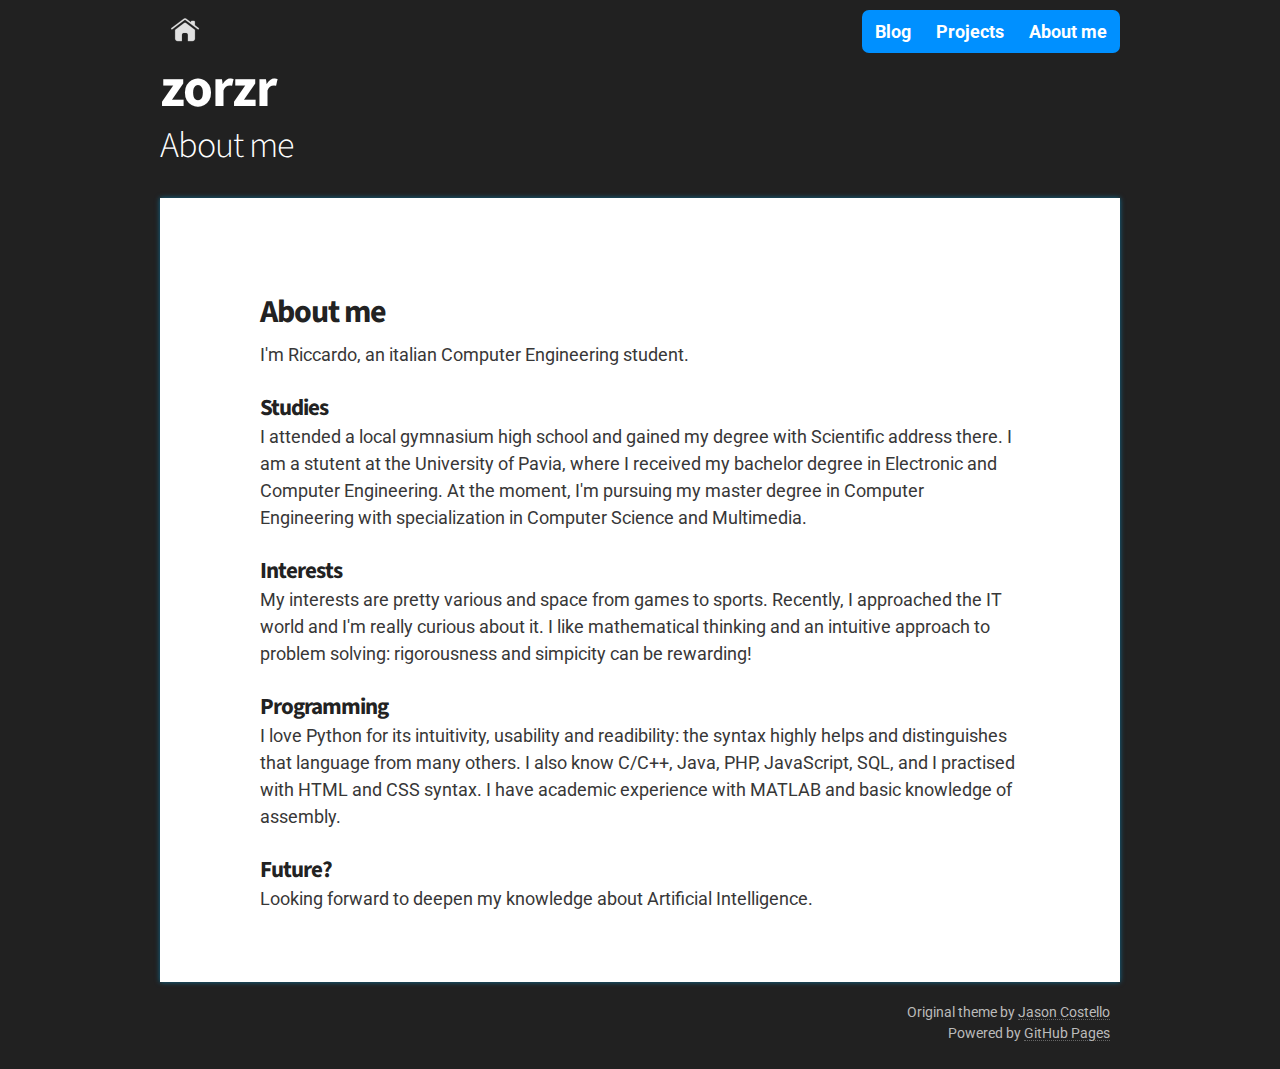
==== about.html @ 3dc2e64e "About me" ====
<!DOCTYPE html>
<html>
    <head>
        <title>zorzr</title>
        <meta charset='utf-8' />
        <meta http-equiv="X-UA-Compatible" content="chrome=1" />
        <meta name="viewport" content="width=device-width, initial-scale=1, maximum-scale=1">
        <meta name="description" content="zorzr's website hosted by GitHub Pages"/>
        <link rel="icon" href="https://github.githubassets.com/favicon.ico">

        <link href="stylesheets/stylesheet.css" rel="stylesheet" type="text/css" media="screen">
        <link href='https://fonts.googleapis.com/css?family=Roboto:400,400italic,700italic,700' rel='stylesheet' type='text/css'>
        <link href='https://fonts.googleapis.com/css?family=Source+Sans+Pro:300,300italic,700,700italic' rel='stylesheet' type='text/css'>
    </head>
    <body>

        <!-- HEADER -->
        <div id="header_wrap" class="outer">
            <header class="inner">
                <div id="home_wrap"><a id="home" href="index.html"></a></div>

                <div id="banner">
                    <a class="tab leftmost" href="blog.html">Blog</a>
                    <a class="tab" href="projects.html">Projects</a>
                    <a class="tab rightmost" href="about.html">About me</a>
                </div>

                <h1 id="page_title">zorzr</h1>
                <h2 id="page_tagline">About me</h2>
            </header>
        </div>

        <!-- MAIN CONTENT -->
        <div id="main_content_wrap" class="outer">
            <section id="main_content" class="inner">

                <h2>About me</h2>
                <p>I'm Riccardo, an italian Computer Engineering student.</p>

                <h3>Studies</h3>
                <p>I attended a local gymnasium high school and gained my degree with Scientific address there.
                I am a stutent at the University of Pavia, where I received my bachelor degree in Electronic and Computer Engineering.
                At the moment, I'm pursuing my master degree in Computer Engineering with specialization in Computer Science and Multimedia.</p>

                <h3>Interests</h3>
                <p>My interests are pretty various and space from games to sports. Recently, I approached the IT world and I'm really curious about
                it. I like mathematical thinking and an intuitive approach to problem solving: rigorousness and simpicity can be rewarding!</p>

                <h3>Programming</h3>
                <p>I love Python for its intuitivity, usability and readibility: the syntax highly helps and distinguishes that language from many others.
                I also know C/C++, Java, PHP, JavaScript, SQL, and I practised with HTML and CSS syntax. I have academic experience with MATLAB and basic knowledge of assembly.</p>

                <h3>Future?</h3>
                Looking forward to deepen my knowledge about Artificial Intelligence.

            </section>
        </div>
    
        
        <!-- FOOTER  -->
        <div id="footer_wrap" class="outer">
            <footer class="inner">
                <p class="footer">
                    Original theme by <a href="https://github.com/jasoncostello/slate">Jason Costello</a><br>
                    Powered by <a href="http://pages.github.com">GitHub Pages</a>
                </p>
            </footer>
          </div>
    </body>
</html>
---- stylesheets/stylesheet.css ----
/*******************************************************************************
Slate Theme for GitHub Pages by @jsncostello
Customized by @zorzr

********************************************************************************
The MIT License (MIT)
Copyright (c) 2015 Jason Costello

Permission is hereby granted, free of charge, to any person obtaining a copy
of this software and associated documentation files (the "Software"), to deal
in the Software without restriction, including without limitation the rights
to use, copy, modify, merge, publish, distribute, sublicense, and/or sell
copies of the Software, and to permit persons to whom the Software is
furnished to do so, subject to the following conditions:

The above copyright notice and this permission notice shall be included in all
copies or substantial portions of the Software.

THE SOFTWARE IS PROVIDED "AS IS", WITHOUT WARRANTY OF ANY KIND, EXPRESS OR
IMPLIED, INCLUDING BUT NOT LIMITED TO THE WARRANTIES OF MERCHANTABILITY,
FITNESS FOR A PARTICULAR PURPOSE AND NONINFRINGEMENT. IN NO EVENT SHALL THE
AUTHORS OR COPYRIGHT HOLDERS BE LIABLE FOR ANY CLAIM, DAMAGES OR OTHER
LIABILITY, WHETHER IN AN ACTION OF CONTRACT, TORT OR OTHERWISE, ARISING FROM,
OUT OF OR IN CONNECTION WITH THE SOFTWARE OR THE USE OR OTHER DEALINGS IN THE
SOFTWARE.
*******************************************************************************/

@import url(normalize.css);

/*******************************************************************************
Theme Styles
*******************************************************************************/

*, *:before, *:after {
  -moz-box-sizing: border-box;
  -webkit-box-sizing: border-box;
  box-sizing: border-box;
}

body {
  color:#373737;
  background: #212121;
  font-size: 18px;
  font-family: 'Roboto', Helvetica, Arial, sans-serif;
  line-height: 1.5;
  -webkit-font-smoothing: antialiased;
}

h1, h2, h3, h4, h5, h6 {
  margin-top: 25px;
  font-weight: 700;
  color:#222222;
  font-family: 'Source Sans Pro', Helvetica, Arial, sans-serif;
  letter-spacing: -1px;
}


h1 {
  margin-bottom: 15px;
  font-size: 35px;
  line-height: 1.1;
  font-weight: 700;
}

h2 {
  margin-bottom: 10px;
  font-size: 32px;
  line-height: 1.2;
}

h3 {
  margin-bottom: 0;
  padding-bottom: 0;
  font-size: 23px;
  line-height: 1.3;
}

h4 {
  margin-bottom: 0;
  padding-bottom: 0;
  font-size: 20px;
}

h5 {
  margin-bottom: 0;
  padding-bottom: 0;
  font-size: 18px;
}

h6 {
  margin-bottom: 0;
  padding-bottom: 0;
  font-size: 16px;
}

p {
  font-size: 18px;
  margin: 0px 0 5px 0;
  line-height: 1.5;
}

footer p {
  color: #f2f2f2;
}

a {
  line-height: 1.0;
  display: inline-block;
  text-decoration: none;
  border-bottom: 1px dotted #666;
  color: inherit;
  text-shadow: none;
}

a:hover, a:focus {
  color: #0090ff;
  border-bottom: 1px solid #0090ff;
}

em {
  font-style: italic;
}

strong {
  font-weight: bold;
}

img {
  position: relative;
  margin: 0 auto;
  max-width: 739px;
  padding: 5px;
  margin: 10px 0 10px 0;

  box-shadow: 0 0 5px #ebebeb;
  -webkit-box-shadow: 0 0 5px #ebebeb;
  -moz-box-shadow: 0 0 5px #ebebeb;
  -o-box-shadow: 0 0 5px #ebebeb;
  -ms-box-shadow: 0 0 5px #ebebeb;
}

p img {
  display: inline;
  margin: 0;
  padding: 0;
  vertical-align: middle;
  text-align: center;
  border: none;
}

pre, code {
  width: 100%;
  color: #fff;
  background-color: #222;
  box-shadow: 0 0 10px rgba(0,0,0,.1);

  font-family: Monaco, "Bitstream Vera Sans Mono", "Lucida Console", Terminal, monospace;
  font-size: 14px;
}

pre {
  padding: 10px 20px;
  overflow: auto;
}

code {
  padding: 5px 8px;
  margin: 0 3px;
}

pre code {
  display: block;
  box-shadow: none;
}

blockquote {
  color: #666;
  margin: 4px 0 20px 2px;
  padding-left: 20px;
  border-left: 3px solid #bbb;
  font-style: italic;
}

ul, ol, dl {
  margin: 0 0 15px 0;
  padding-left: 20px;
}

dl dt {
  font-weight: bold;
}

dl dd {
  margin-left: 0;
  padding-left: 0;
  font-style: italic;
}

dl p {
  padding-left: 20px;
  font-style: italic;
}

hr {
  margin-bottom: 10px;
  border: 1px solid #222;
}

table {
  border: 1px solid #373737;
  text-align: left;
 }

th {
  padding: 10px;
  background: #222;
  color: #fff;
 }

td {
  padding: 10px;
  border: 1px solid #222;
 }

form {
  background: #f2f2f2;
  padding: 20px;
}

/*******************************************************************************
Full-Width Styles
*******************************************************************************/

.footer {
  color: #bbb;
  font-size: 14px;
  text-align: right;
}

.outer {
  width: 100%;
  padding: 0 10px;
}

.inner {
  position: relative;
  max-width: 960px;
  padding: 20px 10px;
  margin: 0 auto;
}

header {
  color: #f2f2f2;
}

#header_wrap {
  background: #212121;
}

#header_wrap .inner {
  padding: 60px 10px 0px 0px;
}

#page_title {
  margin: 0;
  color: #fff;
  font-size: 54px;
  font-weight: 700;
}

#page_tagline {
  margin-top: 5px;
  margin-bottom: 30px;
  color: #fff;
  font-size: 36px;
  font-weight: 300;
  background: none;
}

#main_content_wrap {
  margin-top: 30px;
}

#main_content {
  padding-top: 40px;
}

#main_content.inner {
  background-color: #fff;
  padding: 70px 100px;
  box-shadow: 0 0 5px #ebebeb;
  
  -webkit-box-shadow: 0 0 5px rgba(0, 183, 255, 0.5);
  -moz-box-shadow: 0 0 5px rgba(0, 183, 255, 0.5);
  -o-box-shadow: 0 0 5px rgba(0, 183, 255, 0.5);
  -ms-box-shadow: 0 0 5px rgba(0, 183, 255, 0.5);
}

#footer_wrap {
  background: #212121;
}

/*******************************************************************************
My additions
*******************************************************************************/
.card {
  text-align: center;
}

.card .row {
  display: inline;
  padding-bottom: 5px;
}

.card .row h2 {
  margin: 0 0 7px 0;
}

.card .row p {
  line-height: 1.3;
}

.card .row a {
  border-bottom: none;
  outline: none;
}

.icon {
  margin: 5px;
  padding: 0;
  width: 25px;
  height: 25px;
}

.github {
  background: url('../resources/sprite.png') 0 0;
}
.github:hover, .github:focus {
  background: url('../resources/sprite.png') 0 -25px;
}
.twitter {
  background: url('../resources/sprite.png') -25px 0;
}
.twitter:hover, .twitter:focus {
  background: url('../resources/sprite.png') -25px -25px;
}
.gitlab {
  background: url('../resources/sprite.png') -50px 0;
}
.gitlab:hover {
  background: url('../resources/sprite.png') -50px -25px;
}

#avatar {
  margin: 0;
  padding: 0;
  width: 128px;
  height: 128px;
}

#home_wrap {
  top: 15px;
  left: 10px;
  z-index: 20;
  position: absolute;
}

#home {
  border: none;
  width: 30px;
  height: 30px;
  background: url('../resources/home.png') no-repeat 0 0;
}
#home:hover, #home:focus {
  outline: none;
  background: url('../resources/home.png') no-repeat -30px 0;
}

/* Bruce */
#banner {
  top: 10px;
  right: 5px;
  z-index: 10;
  position: absolute;
  display: inline;
  text-align: right;
  font-weight: 700;
}

/* Guardians of the Galaxy */
.tab {
  color: white;
  padding: 8px 13px 8px 13px;
  background: #0090ff;
  font-weight: 700;
  border: none;
  line-height: 1.5;
  margin-right: -5px;
}

.tab.leftmost {
  border-radius: 7px 0 0 7px;
}
.tab.rightmost {
  border-radius: 0 7px 7px 0;
}

.tab:hover, .tab:focus {
  color: white;
  border-bottom: none;
  background-color: #1883ed;
  outline: none;
}


/*******************************************************************************
Small Device Styles
*******************************************************************************/

@media screen and (max-width: 992px) {
  img {
    max-width: 100%;
  }
}

@media screen and (max-width: 480px) {
  #banner {
    top: 0;
    width: 100%;
    position: relative;
    display: block;
    text-align: center;
    margin-bottom: -20px;
  }

  #home_wrap {
    text-align: center;
    width: 100%;
    left: 0;
  }

  .outer {
    padding: 0;
  }

  .inner {
    min-width: 320px;
    max-width: 480px;
  }

  #header_wrap .inner {
    padding: 60px 10px;
  }
  
  #main_content_wrap {
    margin-top: 0;
  }
  #main_content.inner {
    padding: 40px 20px;
  }

  #page_title {
    margin-top: 35px;
  }

  #page_tagline {
    margin-bottom: -20px;
  }

  h1 {
    font-size: 28px;
  }

  h2 {
    font-size: 24px;
  }

  h3 {
    font-size: 21px;
  }

  h4 {
    font-size: 18px;
  }

  h5 {
    font-size: 14px;
  }

  h6 {
    font-size: 12px;
  }

  code, pre {
    max-width: 480px;
    font-size: 11px;
  }
}
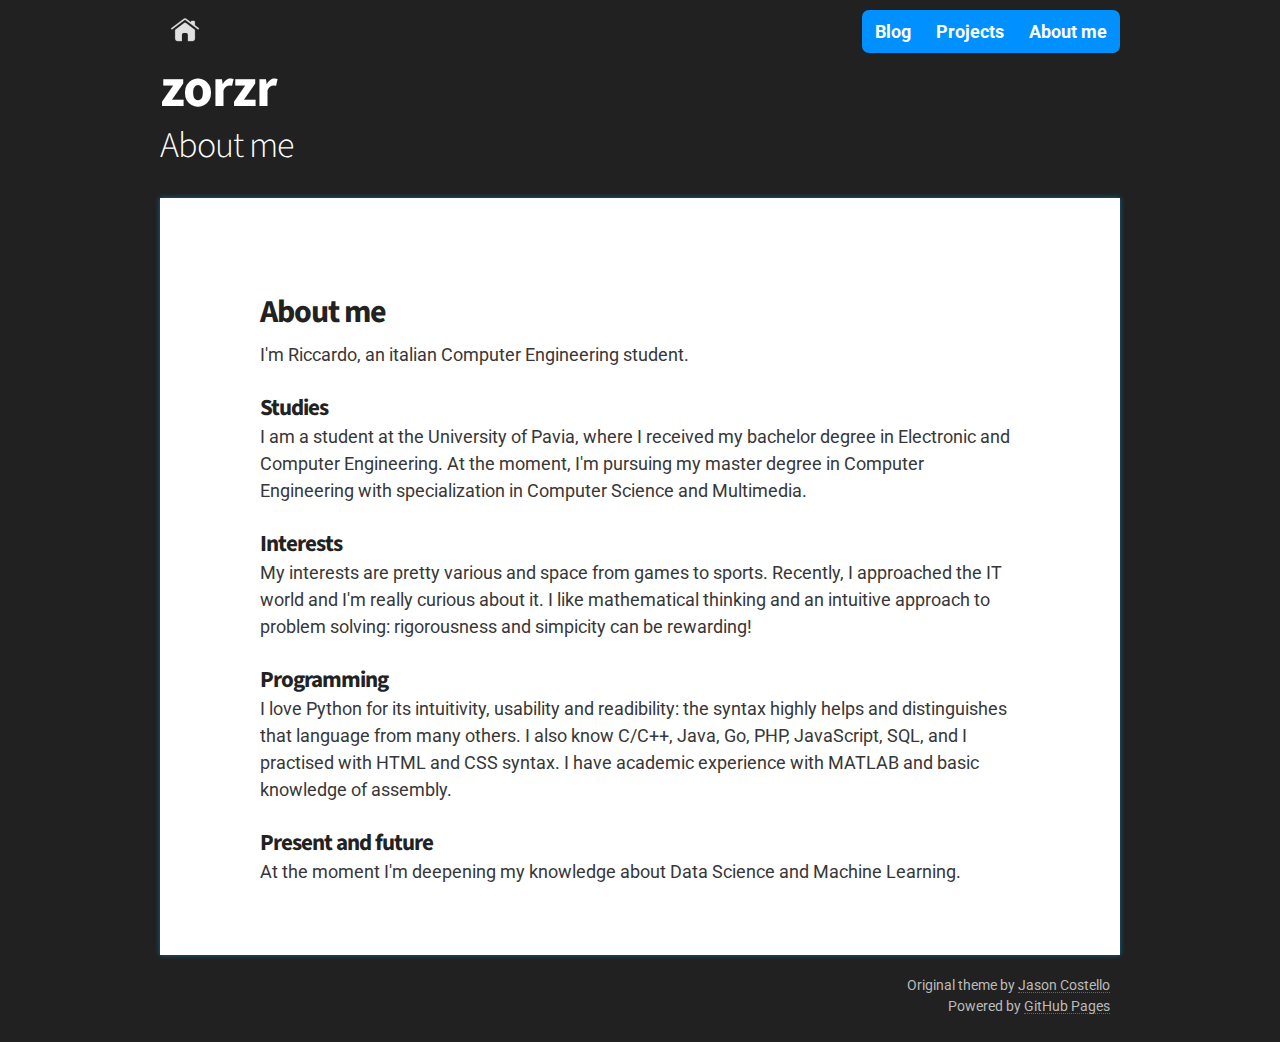
==== commit 1f83447b: "References update" ====
--- a/about.html
+++ b/about.html
@@ -17,12 +17,12 @@
         <!-- HEADER -->
         <div id="header_wrap" class="outer">
             <header class="inner">
-                <div id="home_wrap"><a id="home" href="index.html"></a></div>
+                <div id="home_wrap"><a id="home" href="/"></a></div>
 
                 <div id="banner">
-                    <a class="tab leftmost" href="blog.html">Blog</a>
-                    <a class="tab" href="projects.html">Projects</a>
-                    <a class="tab rightmost" href="about.html">About me</a>
+                    <a class="tab leftmost" href="/blog">Blog</a>
+                    <a class="tab" href="/projects">Projects</a>
+                    <a class="tab rightmost" href="/about">About me</a>
                 </div>
 
                 <h1 id="page_title">zorzr</h1>
@@ -38,8 +38,7 @@
                 <p>I'm Riccardo, an italian Computer Engineering student.</p>
 
                 <h3>Studies</h3>
-                <p>I attended a local gymnasium high school and gained my degree with Scientific address there.
-                I am a stutent at the University of Pavia, where I received my bachelor degree in Electronic and Computer Engineering.
+                <p>I am a student at the University of Pavia, where I received my bachelor degree in Electronic and Computer Engineering.
                 At the moment, I'm pursuing my master degree in Computer Engineering with specialization in Computer Science and Multimedia.</p>
 
                 <h3>Interests</h3>
@@ -48,10 +47,10 @@
 
                 <h3>Programming</h3>
                 <p>I love Python for its intuitivity, usability and readibility: the syntax highly helps and distinguishes that language from many others.
-                I also know C/C++, Java, PHP, JavaScript, SQL, and I practised with HTML and CSS syntax. I have academic experience with MATLAB and basic knowledge of assembly.</p>
+                I also know C/C++, Java, Go, PHP, JavaScript, SQL, and I practised with HTML and CSS syntax. I have academic experience with MATLAB and basic knowledge of assembly.</p>
 
-                <h3>Future?</h3>
-                Looking forward to deepen my knowledge about Artificial Intelligence.
+                <h3>Present and future</h3>
+                At the moment I'm deepening my knowledge about Data Science and Machine Learning.
 
             </section>
         </div>
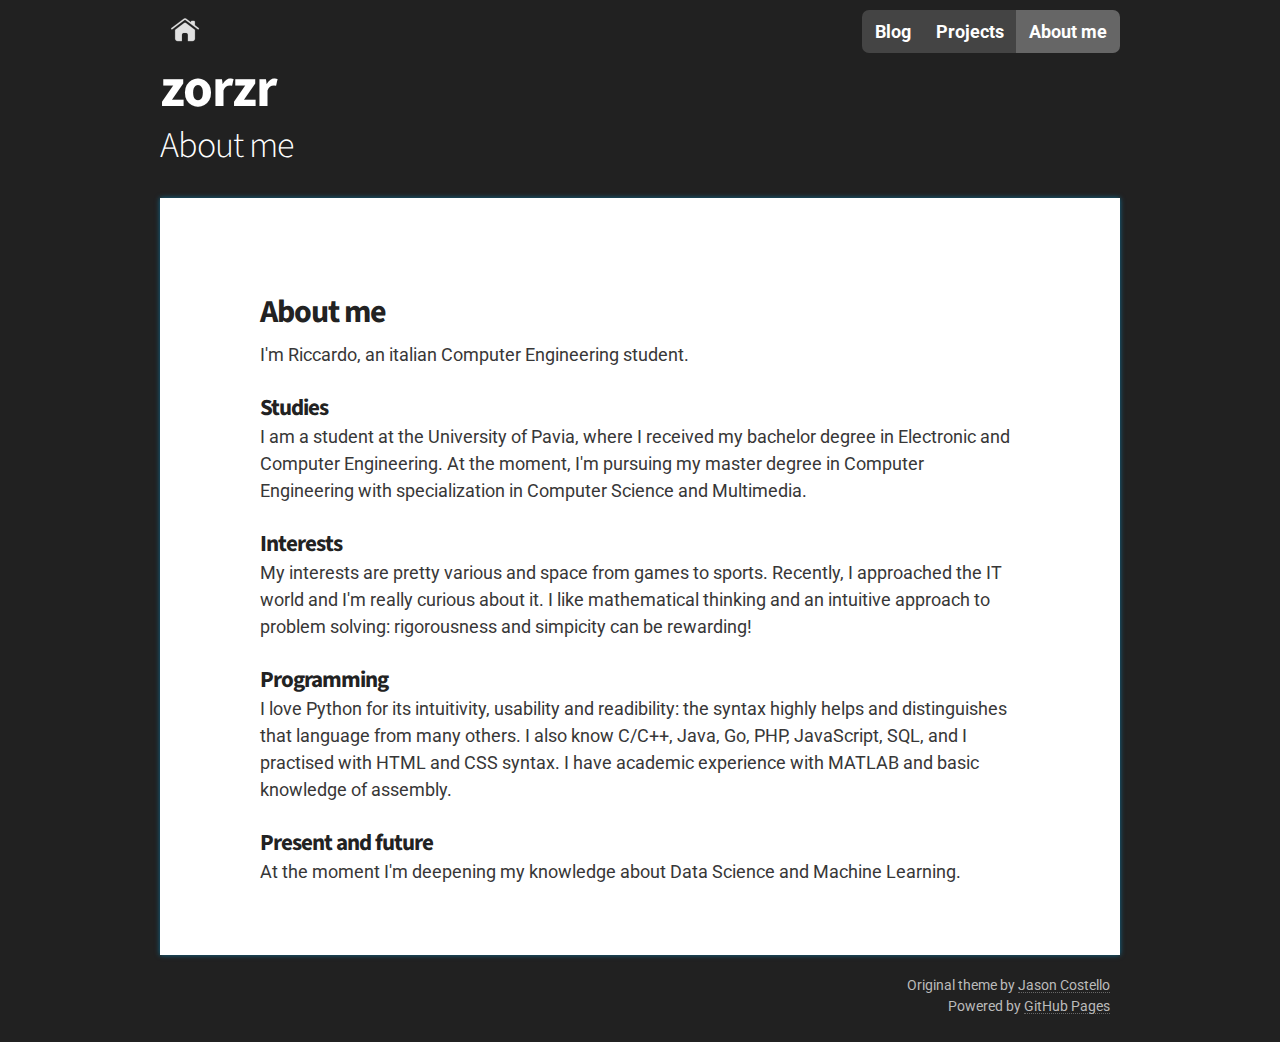
==== commit 10b2ed8a: "Navbar and project structure improvements" ====
--- a/about.html
+++ b/about.html
@@ -1,14 +1,14 @@
 <!DOCTYPE html>
 <html>
     <head>
-        <title>zorzr</title>
+        <title>About me</title>
         <meta charset='utf-8' />
         <meta http-equiv="X-UA-Compatible" content="chrome=1" />
         <meta name="viewport" content="width=device-width, initial-scale=1, maximum-scale=1">
         <meta name="description" content="zorzr's website hosted by GitHub Pages"/>
         <link rel="icon" href="https://github.githubassets.com/favicon.ico">
 
-        <link href="stylesheets/stylesheet.css" rel="stylesheet" type="text/css" media="screen">
+        <link href="static/css/stylesheet.css" rel="stylesheet" type="text/css" media="screen">
         <link href='https://fonts.googleapis.com/css?family=Roboto:400,400italic,700italic,700' rel='stylesheet' type='text/css'>
         <link href='https://fonts.googleapis.com/css?family=Source+Sans+Pro:300,300italic,700,700italic' rel='stylesheet' type='text/css'>
     </head>
@@ -19,10 +19,12 @@
             <header class="inner">
                 <div id="home_wrap"><a id="home" href="/"></a></div>
 
+                <button id="nav-button" onclick="toggleMenu()" aria-label="Menu"></button>
                 <div id="banner">
+                    <a class="tab" id="nav-home" href="/">Home</a>
                     <a class="tab leftmost" href="/blog">Blog</a>
                     <a class="tab" href="/projects">Projects</a>
-                    <a class="tab rightmost" href="/about">About me</a>
+                    <a class="tab rightmost current" href="/about">About me</a>
                 </div>
 
                 <h1 id="page_title">zorzr</h1>
@@ -64,6 +66,8 @@
                     Powered by <a href="http://pages.github.com">GitHub Pages</a>
                 </p>
             </footer>
-          </div>
+        </div>
+
+        <script src="./static/js/menu.js"></script>
     </body>
 </html>--- a/static/css/stylesheet.css
+++ b/static/css/stylesheet.css
@@ -0,0 +1,553 @@
+/*******************************************************************************
+Zlate Theme for GitHub Pages by @zorzr
+Original theme by @jsncostello
+
+********************************************************************************
+The MIT License (MIT)
+Copyright (c) 2015 Jason Costello
+
+Permission is hereby granted, free of charge, to any person obtaining a copy
+of this software and associated documentation files (the "Software"), to deal
+in the Software without restriction, including without limitation the rights
+to use, copy, modify, merge, publish, distribute, sublicense, and/or sell
+copies of the Software, and to permit persons to whom the Software is
+furnished to do so, subject to the following conditions:
+
+The above copyright notice and this permission notice shall be included in all
+copies or substantial portions of the Software.
+
+THE SOFTWARE IS PROVIDED "AS IS", WITHOUT WARRANTY OF ANY KIND, EXPRESS OR
+IMPLIED, INCLUDING BUT NOT LIMITED TO THE WARRANTIES OF MERCHANTABILITY,
+FITNESS FOR A PARTICULAR PURPOSE AND NONINFRINGEMENT. IN NO EVENT SHALL THE
+AUTHORS OR COPYRIGHT HOLDERS BE LIABLE FOR ANY CLAIM, DAMAGES OR OTHER
+LIABILITY, WHETHER IN AN ACTION OF CONTRACT, TORT OR OTHERWISE, ARISING FROM,
+OUT OF OR IN CONNECTION WITH THE SOFTWARE OR THE USE OR OTHER DEALINGS IN THE
+SOFTWARE.
+*******************************************************************************/
+
+@import url(normalize.css);
+
+/*******************************************************************************
+Theme Styles
+*******************************************************************************/
+
+*, *:before, *:after {
+  -moz-box-sizing: border-box;
+  -webkit-box-sizing: border-box;
+  box-sizing: border-box;
+}
+
+body {
+  color:#373737;
+  background: #212121;
+  font-size: 18px;
+  font-family: 'Roboto', Helvetica, Arial, sans-serif;
+  line-height: 1.5;
+  -webkit-font-smoothing: antialiased;
+}
+
+h1, h2, h3, h4, h5, h6 {
+  margin-top: 25px;
+  font-weight: 700;
+  color:#222222;
+  font-family: 'Source Sans Pro', Helvetica, Arial, sans-serif;
+  letter-spacing: -1px;
+}
+
+
+h1 {
+  margin-bottom: 15px;
+  font-size: 35px;
+  line-height: 1.1;
+  font-weight: 700;
+}
+
+h2 {
+  margin-bottom: 10px;
+  font-size: 32px;
+  line-height: 1.2;
+}
+
+h3 {
+  margin-bottom: 0;
+  padding-bottom: 0;
+  font-size: 23px;
+  line-height: 1.3;
+}
+
+h4 {
+  margin-bottom: 0;
+  padding-bottom: 0;
+  font-size: 20px;
+}
+
+h5 {
+  margin-bottom: 0;
+  padding-bottom: 0;
+  font-size: 18px;
+}
+
+h6 {
+  margin-bottom: 0;
+  padding-bottom: 0;
+  font-size: 16px;
+}
+
+p {
+  font-size: 18px;
+  margin: 0px 0 5px 0;
+  line-height: 1.5;
+}
+
+footer p {
+  color: #f2f2f2;
+}
+
+a {
+  line-height: 1.0;
+  display: inline-block;
+  text-decoration: none;
+  border-bottom: 1px dotted #666;
+  color: inherit;
+  text-shadow: none;
+}
+
+a:hover, a:focus {
+  color: #0090ff;
+  border-bottom: 1px solid #0090ff;
+}
+
+em {
+  font-style: italic;
+}
+
+strong {
+  font-weight: bold;
+}
+
+img {
+  position: relative;
+  margin: 0 auto;
+  max-width: 739px;
+  padding: 5px;
+  margin: 10px 0 10px 0;
+
+  box-shadow: 0 0 5px #ebebeb;
+  -webkit-box-shadow: 0 0 5px #ebebeb;
+  -moz-box-shadow: 0 0 5px #ebebeb;
+  -o-box-shadow: 0 0 5px #ebebeb;
+  -ms-box-shadow: 0 0 5px #ebebeb;
+}
+
+p img {
+  display: inline;
+  margin: 0;
+  padding: 0;
+  vertical-align: middle;
+  text-align: center;
+  border: none;
+}
+
+pre, code {
+  width: 100%;
+  color: #fff;
+  background-color: #222;
+  box-shadow: 0 0 10px rgba(0,0,0,.1);
+
+  font-family: Monaco, "Bitstream Vera Sans Mono", "Lucida Console", Terminal, monospace;
+  font-size: 14px;
+}
+
+pre {
+  padding: 10px 20px;
+  overflow: auto;
+}
+
+code {
+  padding: 5px 8px;
+  margin: 0 3px;
+}
+
+pre code {
+  display: block;
+  box-shadow: none;
+}
+
+blockquote {
+  color: #666;
+  margin: 4px 0 20px 2px;
+  padding-left: 20px;
+  border-left: 3px solid #bbb;
+  font-style: italic;
+}
+
+ul, ol, dl {
+  margin: 0 0 15px 0;
+  padding-left: 20px;
+}
+
+dl dt {
+  font-weight: bold;
+}
+
+dl dd {
+  margin-left: 0;
+  padding-left: 0;
+  font-style: italic;
+}
+
+dl p {
+  padding-left: 20px;
+  font-style: italic;
+}
+
+hr {
+  margin-bottom: 10px;
+  border: 1px solid #222;
+}
+
+table {
+  border: 1px solid #373737;
+  text-align: left;
+ }
+
+th {
+  padding: 10px;
+  background: #222;
+  color: #fff;
+ }
+
+td {
+  padding: 10px;
+  border: 1px solid #222;
+ }
+
+form {
+  background: #f2f2f2;
+  padding: 20px;
+}
+
+/*******************************************************************************
+Full-Width Styles
+*******************************************************************************/
+
+.footer {
+  color: #bbb;
+  font-size: 14px;
+  text-align: right;
+}
+
+.outer {
+  width: 100%;
+  padding: 0 10px;
+}
+
+.inner {
+  position: relative;
+  max-width: 960px;
+  padding: 20px 10px;
+  margin: 0 auto;
+}
+
+header {
+  color: #f2f2f2;
+}
+
+#header_wrap {
+  background: #212121;
+}
+
+#header_wrap .inner {
+  padding: 60px 10px 0px 0px;
+}
+
+/* Button to be displayed on mobile */
+#nav-button {
+  display: none;
+  width: 52px; height: 40px;
+  background: #272727 url("../pics/menu.png") no-repeat center;
+  border: 2px solid #555;
+  border-radius: 4px;
+}
+
+#nav-home {
+  visibility: hidden;
+}
+
+/* Page content */
+#page_title {
+  margin: 0;
+  color: #fff;
+  font-size: 54px;
+  font-weight: 700;
+}
+
+#page_tagline {
+  margin-top: 5px;
+  margin-bottom: 30px;
+  color: #fff;
+  font-size: 36px;
+  font-weight: 300;
+  background: none;
+}
+
+#main_content_wrap {
+  margin-top: 30px;
+}
+
+#main_content {
+  padding-top: 40px;
+}
+
+#main_content.inner {
+  background-color: #fff;
+  padding: 70px 100px;
+  box-shadow: 0 0 5px #ebebeb;
+  
+  -webkit-box-shadow: 0 0 5px rgba(0, 183, 255, 0.5);
+  -moz-box-shadow: 0 0 5px rgba(0, 183, 255, 0.5);
+  -o-box-shadow: 0 0 5px rgba(0, 183, 255, 0.5);
+  -ms-box-shadow: 0 0 5px rgba(0, 183, 255, 0.5);
+}
+
+#footer_wrap {
+  background: #212121;
+}
+
+/*******************************************************************************
+My additions
+*******************************************************************************/
+.card {
+  text-align: center;
+}
+
+.card .row {
+  display: inline;
+  padding-bottom: 5px;
+}
+
+.card .row h2 {
+  margin: 0 0 7px 0;
+}
+
+.card .row p {
+  line-height: 1.3;
+}
+
+.card .row a {
+  border-bottom: none;
+  outline: none;
+}
+
+.icon {
+  margin: 5px;
+  padding: 0;
+  width: 25px;
+  height: 25px;
+}
+
+.github {
+  background: url('../pics/sprite.png') 0 0;
+}
+.github:hover, .github:focus {
+  background: url('../pics/sprite.png') 0 -25px;
+}
+.twitter {
+  background: url('../pics/sprite.png') -25px 0;
+}
+.twitter:hover, .twitter:focus {
+  background: url('../pics/sprite.png') -25px -25px;
+}
+.gitlab {
+  background: url('../pics/sprite.png') -50px 0;
+}
+.gitlab:hover {
+  background: url('../pics/sprite.png') -50px -25px;
+}
+
+#avatar {
+  margin: 0;
+  padding: 0;
+  width: 128px;
+  height: 128px;
+}
+
+#home_wrap {
+  top: 15px;
+  left: 10px;
+  z-index: 20;
+  position: absolute;
+}
+
+#home {
+  border: none;
+  width: 30px;
+  height: 30px;
+  background: url('../pics/home.png') no-repeat 0 0;
+}
+#home:hover, #home:focus {
+  outline: none;
+  background: url('../pics/home.png') no-repeat -30px 0;
+}
+
+/* Bruce */
+#banner {
+  top: 10px;
+  right: 5px;
+  z-index: 10;
+  position: absolute;
+  display: inline;
+  text-align: right;
+  font-weight: 700;
+}
+
+/* Guardians of the Galaxy */
+.tab {
+  color: white;
+  padding: 8px 13px 8px 13px;
+  /* background: #0090ff; */
+  font-weight: 700;
+  border: none;
+  line-height: 1.5;
+  margin-right: -5px;
+
+  background: #444;
+}
+
+.tab.current {
+  background: #666;
+  color: white !important;
+}
+
+.tab.leftmost {
+  border-radius: 7px 0 0 7px;
+}
+.tab.rightmost {
+  border-radius: 0 7px 7px 0;
+}
+
+.tab:hover, .tab:focus {
+  color: white;
+  border-bottom: none;
+  /* background-color: #1883ed; */
+  outline: none;
+
+  background: #0090ff;
+}
+
+
+/*******************************************************************************
+Small Device Styles
+*******************************************************************************/
+
+@media screen and (max-width: 992px) {
+  img {
+    max-width: 100%;
+  }
+}
+
+@media screen and (max-width: 480px) {
+  .outer {
+    padding: 0;
+  }
+
+  .inner {
+    min-width: 320px;
+    max-width: 480px;
+  }
+ 
+  #header_wrap .inner {
+    padding: 30px 10px 50px 10px;
+  }
+
+  #home_wrap {
+    display: none;
+  }
+
+  #nav-home {
+    visibility: visible;
+  }
+
+  #nav-button {
+    display: block;
+    top: 0;
+    margin-left: auto;
+    margin-right: auto;
+    margin-bottom: -20px;
+  }
+
+  #banner {
+    top: auto; right:auto;
+    display: none;
+    position: relative;
+    
+    width: 100%;
+    text-align: center;
+    margin-bottom: -20px;
+    margin-top: 40px;
+  }
+
+  #banner a {
+    float: none;
+    display: block;
+    color: #ccc;
+  }
+
+  #banner a:hover {
+    color: white;
+  }
+
+  .tab {
+    background: #272727;
+    padding: auto 10px;
+    margin: 0 -10px;
+  }
+
+  .tab.leftmost, .tab.rightmost {
+    border-radius: 0;
+  }
+  
+  #main_content_wrap {
+    margin-top: 0;
+  }
+  #main_content.inner {
+    padding: 40px 20px;
+  }
+
+  #page_title {
+    margin-top: 35px;
+  }
+
+  #page_tagline {
+    margin-bottom: -20px;
+  }
+
+  h1 {
+    font-size: 28px;
+  }
+
+  h2 {
+    font-size: 24px;
+  }
+
+  h3 {
+    font-size: 21px;
+  }
+
+  h4 {
+    font-size: 18px;
+  }
+
+  h5 {
+    font-size: 14px;
+  }
+
+  h6 {
+    font-size: 12px;
+  }
+
+  code, pre {
+    max-width: 480px;
+    font-size: 11px;
+  }
+}
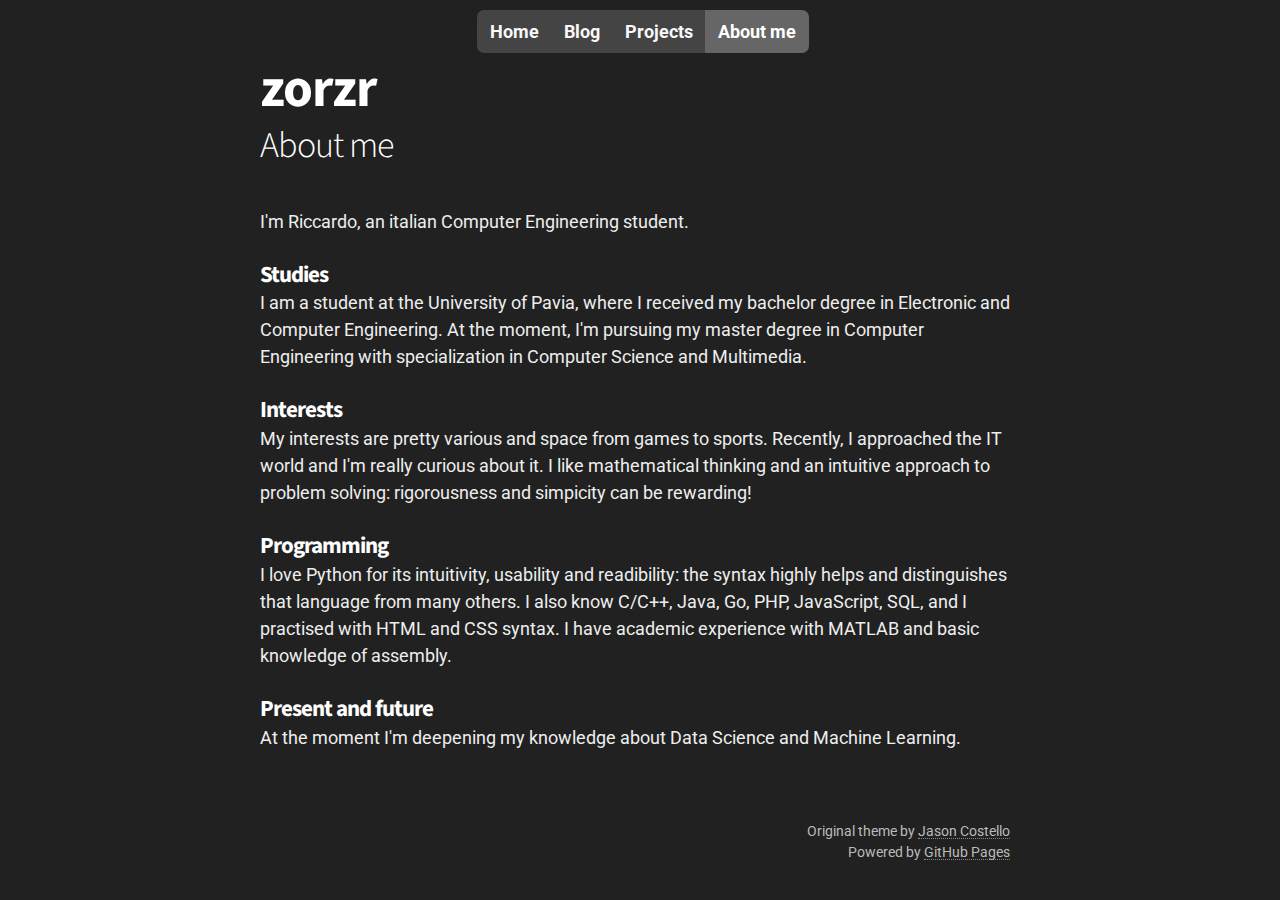
==== commit af76f2d8: "New theme" ====
--- a/about.html
+++ b/about.html
@@ -17,12 +17,10 @@
         <!-- HEADER -->
         <div id="header_wrap" class="outer">
             <header class="inner">
-                <div id="home_wrap"><a id="home" href="/"></a></div>
-
                 <button id="nav-button" onclick="toggleMenu()" aria-label="Menu"></button>
                 <div id="banner">
-                    <a class="tab" id="nav-home" href="/">Home</a>
-                    <a class="tab leftmost" href="/blog">Blog</a>
+                    <a class="tab leftmost" href="/">Home</a>
+                    <a class="tab" href="/blog">Blog</a>
                     <a class="tab" href="/projects">Projects</a>
                     <a class="tab rightmost current" href="/about">About me</a>
                 </div>
@@ -36,7 +34,6 @@
         <div id="main_content_wrap" class="outer">
             <section id="main_content" class="inner">
 
-                <h2>About me</h2>
                 <p>I'm Riccardo, an italian Computer Engineering student.</p>
 
                 <h3>Studies</h3>
--- a/static/css/stylesheet.css
+++ b/static/css/stylesheet.css
@@ -27,10 +27,6 @@
 
 @import url(normalize.css);
 
-/*******************************************************************************
-Theme Styles
-*******************************************************************************/
-
 *, *:before, *:after {
   -moz-box-sizing: border-box;
   -webkit-box-sizing: border-box;
@@ -38,7 +34,7 @@
 }
 
 body {
-  color:#373737;
+  color: #f0f0f0;
   background: #212121;
   font-size: 18px;
   font-family: 'Roboto', Helvetica, Arial, sans-serif;
@@ -47,9 +43,9 @@
 }
 
 h1, h2, h3, h4, h5, h6 {
+  color: white;
   margin-top: 25px;
   font-weight: 700;
-  color:#222222;
   font-family: 'Source Sans Pro', Helvetica, Arial, sans-serif;
   letter-spacing: -1px;
 }
@@ -107,7 +103,7 @@
   line-height: 1.0;
   display: inline-block;
   text-decoration: none;
-  border-bottom: 1px dotted #666;
+  border-bottom: 1px dotted #888;
   color: inherit;
   text-shadow: none;
 }
@@ -127,16 +123,15 @@
 
 img {
   position: relative;
-  margin: 0 auto;
   max-width: 739px;
   padding: 5px;
   margin: 10px 0 10px 0;
 
-  box-shadow: 0 0 5px #ebebeb;
+  /* box-shadow: 0 0 5px #ebebeb;
   -webkit-box-shadow: 0 0 5px #ebebeb;
   -moz-box-shadow: 0 0 5px #ebebeb;
   -o-box-shadow: 0 0 5px #ebebeb;
-  -ms-box-shadow: 0 0 5px #ebebeb;
+  -ms-box-shadow: 0 0 5px #ebebeb; */
 }
 
 p img {
@@ -150,9 +145,9 @@
 
 pre, code {
   width: 100%;
-  color: #fff;
-  background-color: #222;
-  box-shadow: 0 0 10px rgba(0,0,0,.1);
+  color: #fc9723;
+  background-color: #303030;
+  /* box-shadow: 0 0 10px rgba(200,200,200,.1); */
 
   font-family: Monaco, "Bitstream Vera Sans Mono", "Lucida Console", Terminal, monospace;
   font-size: 14px;
@@ -161,6 +156,7 @@
 pre {
   padding: 10px 20px;
   overflow: auto;
+  border: 1px solid #666;
 }
 
 code {
@@ -174,10 +170,10 @@
 }
 
 blockquote {
-  color: #666;
+  color: #dfa25d;
+  border-left: 3px solid #dfa25d;
   margin: 4px 0 20px 2px;
   padding-left: 20px;
-  border-left: 3px solid #bbb;
   font-style: italic;
 }
 
@@ -203,29 +199,30 @@
 
 hr {
   margin-bottom: 10px;
-  border: 1px solid #222;
+  border: 1px solid #eee;
 }
 
 table {
-  border: 1px solid #373737;
   text-align: left;
- }
+  border: 1px solid #f36d00f0;
+}
 
 th {
   padding: 10px;
-  background: #222;
-  color: #fff;
- }
+  background: #f36d00f0;
+  color: white;
+}
 
 td {
   padding: 10px;
-  border: 1px solid #222;
- }
+  border: 1px solid #f36d00f0;
+}
 
 form {
   background: #f2f2f2;
   padding: 20px;
 }
+
 
 /*******************************************************************************
 Full-Width Styles
@@ -235,6 +232,8 @@
   color: #bbb;
   font-size: 14px;
   text-align: right;
+  padding-right: 100px;
+  /* text-align: center; */
 }
 
 .outer {
@@ -270,16 +269,14 @@
   border-radius: 4px;
 }
 
-#nav-home {
-  visibility: hidden;
-}
-
 /* Page content */
 #page_title {
   margin: 0;
   color: #fff;
   font-size: 54px;
   font-weight: 700;
+
+  padding-left: 100px;
 }
 
 #page_tagline {
@@ -289,6 +286,8 @@
   font-size: 36px;
   font-weight: 300;
   background: none;
+  
+  padding-left: 100px;
 }
 
 #main_content_wrap {
@@ -300,123 +299,42 @@
 }
 
 #main_content.inner {
-  background-color: #fff;
-  padding: 70px 100px;
-  box-shadow: 0 0 5px #ebebeb;
-  
-  -webkit-box-shadow: 0 0 5px rgba(0, 183, 255, 0.5);
-  -moz-box-shadow: 0 0 5px rgba(0, 183, 255, 0.5);
-  -o-box-shadow: 0 0 5px rgba(0, 183, 255, 0.5);
-  -ms-box-shadow: 0 0 5px rgba(0, 183, 255, 0.5);
+  background: transparent;
+  padding: 10px 100px 50px;
+  color: #eee;
+  /* padding: 70px 100px;
+  border-radius: 12px; */
 }
 
 #footer_wrap {
   background: #212121;
 }
 
-/*******************************************************************************
-My additions
-*******************************************************************************/
-.card {
+#banner {
+  position: absolute;
+  width: 100%;
+  top: 10px;
+  margin-left: auto;
+  margin-right: auto;
   text-align: center;
-}
-
-.card .row {
-  display: inline;
-  padding-bottom: 5px;
-}
-
-.card .row h2 {
-  margin: 0 0 7px 0;
-}
-
-.card .row p {
-  line-height: 1.3;
-}
-
-.card .row a {
-  border-bottom: none;
-  outline: none;
-}
-
-.icon {
-  margin: 5px;
-  padding: 0;
-  width: 25px;
-  height: 25px;
-}
-
-.github {
-  background: url('../pics/sprite.png') 0 0;
-}
-.github:hover, .github:focus {
-  background: url('../pics/sprite.png') 0 -25px;
-}
-.twitter {
-  background: url('../pics/sprite.png') -25px 0;
-}
-.twitter:hover, .twitter:focus {
-  background: url('../pics/sprite.png') -25px -25px;
-}
-.gitlab {
-  background: url('../pics/sprite.png') -50px 0;
-}
-.gitlab:hover {
-  background: url('../pics/sprite.png') -50px -25px;
-}
-
-#avatar {
-  margin: 0;
-  padding: 0;
-  width: 128px;
-  height: 128px;
-}
-
-#home_wrap {
-  top: 15px;
-  left: 10px;
-  z-index: 20;
-  position: absolute;
-}
-
-#home {
-  border: none;
-  width: 30px;
-  height: 30px;
-  background: url('../pics/home.png') no-repeat 0 0;
-}
-#home:hover, #home:focus {
-  outline: none;
-  background: url('../pics/home.png') no-repeat -30px 0;
-}
-
-/* Bruce */
-#banner {
-  top: 10px;
-  right: 5px;
+  font-weight: 700;
   z-index: 10;
-  position: absolute;
-  display: inline;
-  text-align: right;
-  font-weight: 700;
 }
 
 /* Guardians of the Galaxy */
 .tab {
-  color: white;
+  background: #444;
+  color: #f8f8f8;
   padding: 8px 13px 8px 13px;
-  /* background: #0090ff; */
   font-weight: 700;
   border: none;
   line-height: 1.5;
   margin-right: -5px;
-
-  background: #444;
 }
 
 .tab.current {
   background: #666;
-  color: white !important;
+  color: white;
 }
 
 .tab.leftmost {
@@ -429,10 +347,8 @@
 .tab:hover, .tab:focus {
   color: white;
   border-bottom: none;
-  /* background-color: #1883ed; */
+  background: #0090ff;
   outline: none;
-
-  background: #0090ff;
 }
 
 
@@ -455,17 +371,13 @@
     min-width: 320px;
     max-width: 480px;
   }
+
+  .footer {
+    padding-right: 10px;
+  }
  
   #header_wrap .inner {
     padding: 30px 10px 50px 10px;
-  }
-
-  #home_wrap {
-    display: none;
-  }
-
-  #nav-home {
-    visibility: visible;
   }
 
   #nav-button {
@@ -490,7 +402,6 @@
   #banner a {
     float: none;
     display: block;
-    color: #ccc;
   }
 
   #banner a:hover {
@@ -498,7 +409,7 @@
   }
 
   .tab {
-    background: #272727;
+    background: #383838;
     padding: auto 10px;
     margin: 0 -10px;
   }
@@ -512,14 +423,17 @@
   }
   #main_content.inner {
     padding: 40px 20px;
+    border-radius: 0;
   }
 
   #page_title {
     margin-top: 35px;
+    padding-left: 10px;
   }
 
   #page_tagline {
     margin-bottom: -20px;
+    padding-left: 10px;
   }
 
   h1 {
@@ -551,3 +465,49 @@
     font-size: 11px;
   }
 }
+
+/******************************************/
+/* Light Mode classes (to be implemented) */
+/******************************************/
+body.light {
+  color:#373737;
+}
+
+h1.light, h2.light, h3.light, h4.light, h5.light, h6.light {
+  color:#222222;
+}
+
+pre.light, code.light {
+  color: #fff;
+  background-color: #222;
+  /* box-shadow: 0 0 10px rgba(0,0,0,.1); */
+}
+
+blockquote.light {
+  color: #666;
+  border-left: 3px solid #bbb;
+}
+
+table.light {
+  border: 1px solid #373737;
+}
+
+th.light {
+  background: #222;
+  color: #fff;
+}
+
+td.light, hr.light {
+  border: 1px solid #222;
+}
+
+#main_content.light {
+  padding: 70px 100px;
+  border-radius: 12px;
+  background: white;
+  /* box-shadow: 0 0 5px #ebebeb;
+  -webkit-box-shadow: 0 0 5px rgba(0, 183, 255, 0.5);
+  -moz-box-shadow: 0 0 5px rgba(0, 183, 255, 0.5);
+  -o-box-shadow: 0 0 5px rgba(0, 183, 255, 0.5);
+  -ms-box-shadow: 0 0 5px rgba(0, 183, 255, 0.5); */
+}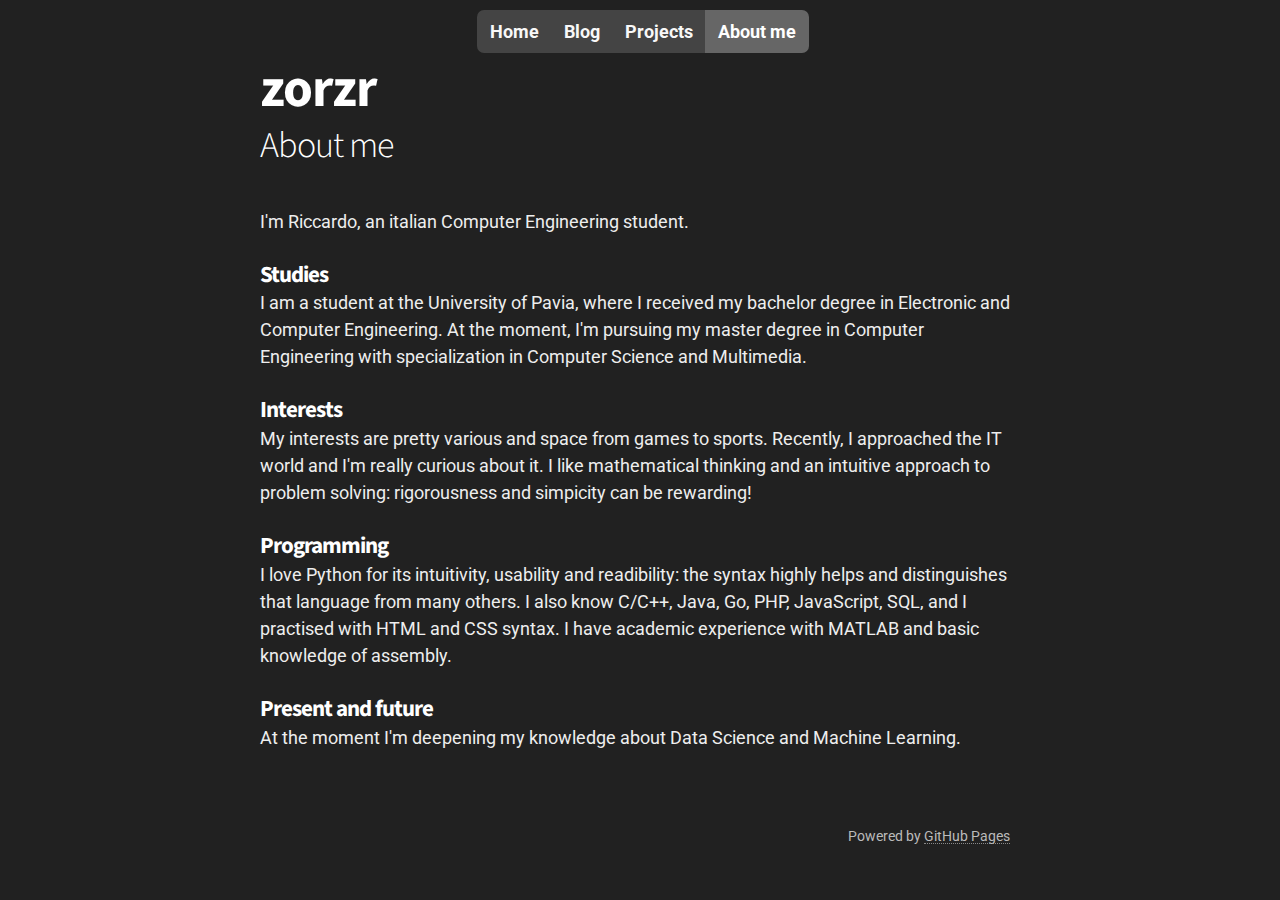
==== commit 962b99fb: "Adjustments" ====
--- a/about.html
+++ b/about.html
@@ -49,7 +49,7 @@
                 I also know C/C++, Java, Go, PHP, JavaScript, SQL, and I practised with HTML and CSS syntax. I have academic experience with MATLAB and basic knowledge of assembly.</p>
 
                 <h3>Present and future</h3>
-                At the moment I'm deepening my knowledge about Data Science and Machine Learning.
+                <p>At the moment I'm deepening my knowledge about Data Science and Machine Learning.</p>
 
             </section>
         </div>
@@ -59,7 +59,6 @@
         <div id="footer_wrap" class="outer">
             <footer class="inner">
                 <p class="footer">
-                    Original theme by <a href="https://github.com/jasoncostello/slate">Jason Costello</a><br>
                     Powered by <a href="http://pages.github.com">GitHub Pages</a>
                 </p>
             </footer>
--- a/static/css/stylesheet.css
+++ b/static/css/stylesheet.css
@@ -1,6 +1,6 @@
 /*******************************************************************************
 Zlate Theme for GitHub Pages by @zorzr
-Original theme by @jsncostello
+Structured on the Slate theme by @jsncostello
 
 ********************************************************************************
 The MIT License (MIT)
@@ -28,199 +28,199 @@
 @import url(normalize.css);
 
 *, *:before, *:after {
-  -moz-box-sizing: border-box;
-  -webkit-box-sizing: border-box;
-  box-sizing: border-box;
+    -moz-box-sizing: border-box;
+    -webkit-box-sizing: border-box;
+    box-sizing: border-box;
 }
 
 body {
-  color: #f0f0f0;
-  background: #212121;
-  font-size: 18px;
-  font-family: 'Roboto', Helvetica, Arial, sans-serif;
-  line-height: 1.5;
-  -webkit-font-smoothing: antialiased;
+    color: #f0f0f0;
+    background: #212121;
+    font-size: 18px;
+    font-family: 'Roboto', Helvetica, Arial, sans-serif;
+    line-height: 1.5;
+    -webkit-font-smoothing: antialiased;
 }
 
 h1, h2, h3, h4, h5, h6 {
-  color: white;
-  margin-top: 25px;
-  font-weight: 700;
-  font-family: 'Source Sans Pro', Helvetica, Arial, sans-serif;
-  letter-spacing: -1px;
+    color: white;
+    margin-top: 25px;
+    font-weight: 700;
+    font-family: 'Source Sans Pro', Helvetica, Arial, sans-serif;
+    letter-spacing: -1px;
 }
 
 
 h1 {
-  margin-bottom: 15px;
-  font-size: 35px;
-  line-height: 1.1;
-  font-weight: 700;
+    margin-bottom: 15px;
+    font-size: 35px;
+    line-height: 1.1;
+    font-weight: 700;
 }
 
 h2 {
-  margin-bottom: 10px;
-  font-size: 32px;
-  line-height: 1.2;
+    margin-bottom: 10px;
+    font-size: 32px;
+    line-height: 1.2;
 }
 
 h3 {
-  margin-bottom: 0;
-  padding-bottom: 0;
-  font-size: 23px;
-  line-height: 1.3;
+    margin-bottom: 0;
+    padding-bottom: 0;
+    font-size: 23px;
+    line-height: 1.3;
 }
 
 h4 {
-  margin-bottom: 0;
-  padding-bottom: 0;
-  font-size: 20px;
+    margin-bottom: 0;
+    padding-bottom: 0;
+    font-size: 20px;
 }
 
 h5 {
-  margin-bottom: 0;
-  padding-bottom: 0;
-  font-size: 18px;
+    margin-bottom: 0;
+    padding-bottom: 0;
+    font-size: 18px;
 }
 
 h6 {
-  margin-bottom: 0;
-  padding-bottom: 0;
-  font-size: 16px;
+    margin-bottom: 0;
+    padding-bottom: 0;
+    font-size: 16px;
 }
 
 p {
-  font-size: 18px;
-  margin: 0px 0 5px 0;
-  line-height: 1.5;
+    font-size: 18px;
+    margin: 0px 0 5px 0;
+    line-height: 1.5;
 }
 
 footer p {
-  color: #f2f2f2;
+    color: #f2f2f2;
 }
 
 a {
-  line-height: 1.0;
-  display: inline-block;
-  text-decoration: none;
-  border-bottom: 1px dotted #888;
-  color: inherit;
-  text-shadow: none;
+    line-height: 1.0;
+    display: inline-block;
+    text-decoration: none;
+    border-bottom: 1px dotted #888;
+    color: inherit;
+    text-shadow: none;
 }
 
 a:hover, a:focus {
-  color: #0090ff;
-  border-bottom: 1px solid #0090ff;
+    color: #0090ff;
+    border-bottom: 1px solid #0090ff;
 }
 
 em {
-  font-style: italic;
+    font-style: italic;
 }
 
 strong {
-  font-weight: bold;
+    font-weight: bold;
 }
 
 img {
-  position: relative;
-  max-width: 739px;
-  padding: 5px;
-  margin: 10px 0 10px 0;
-
-  /* box-shadow: 0 0 5px #ebebeb;
-  -webkit-box-shadow: 0 0 5px #ebebeb;
-  -moz-box-shadow: 0 0 5px #ebebeb;
-  -o-box-shadow: 0 0 5px #ebebeb;
-  -ms-box-shadow: 0 0 5px #ebebeb; */
+    position: relative;
+    max-width: 739px;
+    padding: 5px;
+    margin: 10px 0 10px 0;
+
+    /* box-shadow: 0 0 5px #ebebeb;
+    -webkit-box-shadow: 0 0 5px #ebebeb;
+    -moz-box-shadow: 0 0 5px #ebebeb;
+    -o-box-shadow: 0 0 5px #ebebeb;
+    -ms-box-shadow: 0 0 5px #ebebeb; */
 }
 
 p img {
-  display: inline;
-  margin: 0;
-  padding: 0;
-  vertical-align: middle;
-  text-align: center;
-  border: none;
+    display: inline;
+    margin: 0;
+    padding: 0;
+    vertical-align: middle;
+    text-align: center;
+    border: none;
 }
 
 pre, code {
-  width: 100%;
-  color: #fc9723;
-  background-color: #303030;
-  /* box-shadow: 0 0 10px rgba(200,200,200,.1); */
-
-  font-family: Monaco, "Bitstream Vera Sans Mono", "Lucida Console", Terminal, monospace;
-  font-size: 14px;
+    width: 100%;
+    color: #fc9723;
+    background-color: #303030;
+    /* box-shadow: 0 0 10px rgba(200,200,200,.1); */
+
+    font-family: Monaco, "Bitstream Vera Sans Mono", "Lucida Console", Terminal, monospace;
+    font-size: 14px;
 }
 
 pre {
-  padding: 10px 20px;
-  overflow: auto;
-  border: 1px solid #666;
+    padding: 10px 20px;
+    overflow: auto;
+    border: 1px solid #666;
 }
 
 code {
-  padding: 5px 8px;
-  margin: 0 3px;
+    padding: 5px 8px;
+    margin: 0 3px;
 }
 
 pre code {
-  display: block;
-  box-shadow: none;
+    display: block;
+    box-shadow: none;
 }
 
 blockquote {
-  color: #dfa25d;
-  border-left: 3px solid #dfa25d;
-  margin: 4px 0 20px 2px;
-  padding-left: 20px;
-  font-style: italic;
+    color: #dfa25d;
+    border-left: 3px solid #dfa25d;
+    margin: 4px 0 20px 2px;
+    padding-left: 20px;
+    font-style: italic;
 }
 
 ul, ol, dl {
-  margin: 0 0 15px 0;
-  padding-left: 20px;
+    margin: 0 0 15px 0;
+    padding-left: 20px;
 }
 
 dl dt {
-  font-weight: bold;
+    font-weight: bold;
 }
 
 dl dd {
-  margin-left: 0;
-  padding-left: 0;
-  font-style: italic;
+    margin-left: 0;
+    padding-left: 0;
+    font-style: italic;
 }
 
 dl p {
-  padding-left: 20px;
-  font-style: italic;
+    padding-left: 20px;
+    font-style: italic;
 }
 
 hr {
-  margin-bottom: 10px;
-  border: 1px solid #eee;
+    margin-bottom: 10px;
+    border: 1px solid #eee;
 }
 
 table {
-  text-align: left;
-  border: 1px solid #f36d00f0;
+    text-align: left;
+    border: 1px solid #f36d00f0;
 }
 
 th {
-  padding: 10px;
-  background: #f36d00f0;
-  color: white;
+    padding: 10px;
+    background: #f36d00f0;
+    color: white;
 }
 
 td {
-  padding: 10px;
-  border: 1px solid #f36d00f0;
+    padding: 10px;
+    border: 1px solid #f36d00f0;
 }
 
 form {
-  background: #f2f2f2;
-  padding: 20px;
+    background: #f2f2f2;
+    padding: 20px;
 }
 
 
@@ -229,126 +229,122 @@
 *******************************************************************************/
 
 .footer {
-  color: #bbb;
-  font-size: 14px;
-  text-align: right;
-  padding-right: 100px;
-  /* text-align: center; */
+    color: #bbb;
+    font-size: 14px;
+    text-align: right;
+    padding-right: 100px;
+    /* text-align: center; */
 }
 
 .outer {
-  width: 100%;
-  padding: 0 10px;
+    width: 100%;
+    padding: 0 10px;
 }
 
 .inner {
-  position: relative;
-  max-width: 960px;
-  padding: 20px 10px;
-  margin: 0 auto;
+    position: relative;
+    max-width: 960px;
+    padding: 20px 10px;
+    margin: 0 auto;
 }
 
 header {
-  color: #f2f2f2;
+    color: #f2f2f2;
 }
 
 #header_wrap {
-  background: #212121;
+    background: #212121;
 }
 
 #header_wrap .inner {
-  padding: 60px 10px 0px 0px;
+    padding: 60px 10px 0px 0px;
 }
 
 /* Button to be displayed on mobile */
 #nav-button {
-  display: none;
-  width: 52px; height: 40px;
-  background: #272727 url("../pics/menu.png") no-repeat center;
-  border: 2px solid #555;
-  border-radius: 4px;
+    display: none;
+    width: 52px; height: 40px;
+    background: #272727 url("../pics/menu.png") no-repeat center;
+    border: 2px solid #555;
+    border-radius: 4px;
 }
 
 /* Page content */
 #page_title {
-  margin: 0;
-  color: #fff;
-  font-size: 54px;
-  font-weight: 700;
-
-  padding-left: 100px;
+    margin: 0;
+    color: #fff;
+    font-size: 54px;
+    font-weight: 700;
+    padding-left: 100px;
 }
 
 #page_tagline {
-  margin-top: 5px;
-  margin-bottom: 30px;
-  color: #fff;
-  font-size: 36px;
-  font-weight: 300;
-  background: none;
-  
-  padding-left: 100px;
+    margin-top: 5px;
+    margin-bottom: 30px;
+    padding-left: 100px;
+    color: #fff;
+    font-size: 36px;
+    font-weight: 300;
+    background: none;
 }
 
 #main_content_wrap {
-  margin-top: 30px;
+    margin-top: 30px;
 }
 
 #main_content {
-  padding-top: 40px;
+    padding-top: 40px;
 }
 
 #main_content.inner {
-  background: transparent;
-  padding: 10px 100px 50px;
-  color: #eee;
-  /* padding: 70px 100px;
-  border-radius: 12px; */
+    background: transparent;
+    padding: 10px 100px 50px;
+    color: #eee;
 }
 
 #footer_wrap {
-  background: #212121;
+    background: #212121;
 }
 
 #banner {
-  position: absolute;
-  width: 100%;
-  top: 10px;
-  margin-left: auto;
-  margin-right: auto;
-  text-align: center;
-  font-weight: 700;
-  z-index: 10;
+    position: absolute;
+    width: 100%;
+    top: 10px;
+    margin-left: auto;
+    margin-right: auto;
+    text-align: center;
+    font-weight: 700;
+    z-index: 10;
 }
 
 /* Guardians of the Galaxy */
 .tab {
-  background: #444;
-  color: #f8f8f8;
-  padding: 8px 13px 8px 13px;
-  font-weight: 700;
-  border: none;
-  line-height: 1.5;
-  margin-right: -5px;
+    background: #444;
+    color: #f8f8f8;
+    padding: 8px 13px 8px 13px;
+    font-weight: 700;
+    border: none;
+    line-height: 1.5;
+    margin-right: -5px;
 }
 
 .tab.current {
-  background: #666;
-  color: white;
+    background: #666;
+    color: white;
 }
 
 .tab.leftmost {
-  border-radius: 7px 0 0 7px;
+    border-radius: 7px 0 0 7px;
 }
 .tab.rightmost {
-  border-radius: 0 7px 7px 0;
+    border-radius: 0 7px 7px 0;
 }
 
 .tab:hover, .tab:focus {
-  color: white;
-  border-bottom: none;
-  background: #0090ff;
-  outline: none;
+    color: white;
+    border-bottom: none;
+    background: #0090ff;
+    outline: none;
 }
 
 
@@ -357,157 +353,157 @@
 *******************************************************************************/
 
 @media screen and (max-width: 992px) {
-  img {
-    max-width: 100%;
-  }
+    img {
+        max-width: 100%;
+    }
 }
 
 @media screen and (max-width: 480px) {
-  .outer {
-    padding: 0;
-  }
-
-  .inner {
-    min-width: 320px;
-    max-width: 480px;
-  }
-
-  .footer {
-    padding-right: 10px;
-  }
- 
-  #header_wrap .inner {
-    padding: 30px 10px 50px 10px;
-  }
-
-  #nav-button {
-    display: block;
-    top: 0;
-    margin-left: auto;
-    margin-right: auto;
-    margin-bottom: -20px;
-  }
-
-  #banner {
-    top: auto; right:auto;
-    display: none;
-    position: relative;
-    
-    width: 100%;
-    text-align: center;
-    margin-bottom: -20px;
-    margin-top: 40px;
-  }
-
-  #banner a {
-    float: none;
-    display: block;
-  }
-
-  #banner a:hover {
-    color: white;
-  }
-
-  .tab {
-    background: #383838;
-    padding: auto 10px;
-    margin: 0 -10px;
-  }
-
-  .tab.leftmost, .tab.rightmost {
-    border-radius: 0;
-  }
-  
-  #main_content_wrap {
-    margin-top: 0;
-  }
-  #main_content.inner {
-    padding: 40px 20px;
-    border-radius: 0;
-  }
-
-  #page_title {
-    margin-top: 35px;
-    padding-left: 10px;
-  }
-
-  #page_tagline {
-    margin-bottom: -20px;
-    padding-left: 10px;
-  }
-
-  h1 {
-    font-size: 28px;
-  }
-
-  h2 {
-    font-size: 24px;
-  }
-
-  h3 {
-    font-size: 21px;
-  }
-
-  h4 {
-    font-size: 18px;
-  }
-
-  h5 {
-    font-size: 14px;
-  }
-
-  h6 {
-    font-size: 12px;
-  }
-
-  code, pre {
-    max-width: 480px;
-    font-size: 11px;
-  }
+    .outer {
+        padding: 0;
+    }
+
+    .inner {
+        min-width: 320px;
+        max-width: 480px;
+    }
+
+    .footer {
+        padding-right: 10px;
+    }
+
+    #header_wrap .inner {
+        padding: 30px 10px 50px 10px;
+    }
+
+    #nav-button {
+        display: block;
+        top: 0;
+        margin-left: auto;
+        margin-right: auto;
+        margin-bottom: -20px;
+    }
+
+    #banner {
+        top: auto; right:auto;
+        display: none;
+        position: relative;
+
+        width: 100%;
+        text-align: center;
+        margin-bottom: -20px;
+        margin-top: 40px;
+    }
+
+    #banner a {
+        float: none;
+        display: block;
+    }
+
+    #banner a:hover {
+        color: white;
+    }
+
+    .tab {
+        background: #383838;
+        padding: auto 10px;
+        margin: 0 -10px;
+    }
+
+    .tab.leftmost, .tab.rightmost {
+        border-radius: 0;
+    }
+
+    #main_content_wrap {
+        margin-top: 0;
+    }
+    #main_content.inner {
+        padding: 40px 20px;
+        border-radius: 0;
+    }
+
+    #page_title {
+        margin-top: 35px;
+        padding-left: 10px;
+    }
+
+    #page_tagline {
+        margin-bottom: -20px;
+        padding-left: 10px;
+    }
+
+    h1 {
+        font-size: 28px;
+    }
+
+    h2 {
+        font-size: 24px;
+    }
+
+    h3 {
+        font-size: 21px;
+    }
+
+    h4 {
+        font-size: 18px;
+    }
+
+    h5 {
+        font-size: 14px;
+    }
+
+    h6 {
+        font-size: 12px;
+    }
+
+    code, pre {
+        max-width: 480px;
+        font-size: 11px;
+    }
 }
 
 /******************************************/
 /* Light Mode classes (to be implemented) */
 /******************************************/
 body.light {
-  color:#373737;
+    color:#373737;
 }
 
 h1.light, h2.light, h3.light, h4.light, h5.light, h6.light {
-  color:#222222;
+    color:#222222;
 }
 
 pre.light, code.light {
-  color: #fff;
-  background-color: #222;
-  /* box-shadow: 0 0 10px rgba(0,0,0,.1); */
+    color: #fff;
+    background-color: #222;
+    /* box-shadow: 0 0 10px rgba(0,0,0,.1); */
 }
 
 blockquote.light {
-  color: #666;
-  border-left: 3px solid #bbb;
+    color: #666;
+    border-left: 3px solid #bbb;
 }
 
 table.light {
-  border: 1px solid #373737;
+    border: 1px solid #373737;
 }
 
 th.light {
-  background: #222;
-  color: #fff;
+    background: #222;
+    color: #fff;
 }
 
 td.light, hr.light {
-  border: 1px solid #222;
+    border: 1px solid #222;
 }
 
 #main_content.light {
-  padding: 70px 100px;
-  border-radius: 12px;
-  background: white;
-  /* box-shadow: 0 0 5px #ebebeb;
-  -webkit-box-shadow: 0 0 5px rgba(0, 183, 255, 0.5);
-  -moz-box-shadow: 0 0 5px rgba(0, 183, 255, 0.5);
-  -o-box-shadow: 0 0 5px rgba(0, 183, 255, 0.5);
-  -ms-box-shadow: 0 0 5px rgba(0, 183, 255, 0.5); */
+    padding: 70px 100px;
+    border-radius: 12px;
+    background: white;
+    /* box-shadow: 0 0 5px #ebebeb;
+    -webkit-box-shadow: 0 0 5px rgba(0, 183, 255, 0.5);
+    -moz-box-shadow: 0 0 5px rgba(0, 183, 255, 0.5);
+    -o-box-shadow: 0 0 5px rgba(0, 183, 255, 0.5);
+    -ms-box-shadow: 0 0 5px rgba(0, 183, 255, 0.5); */
 }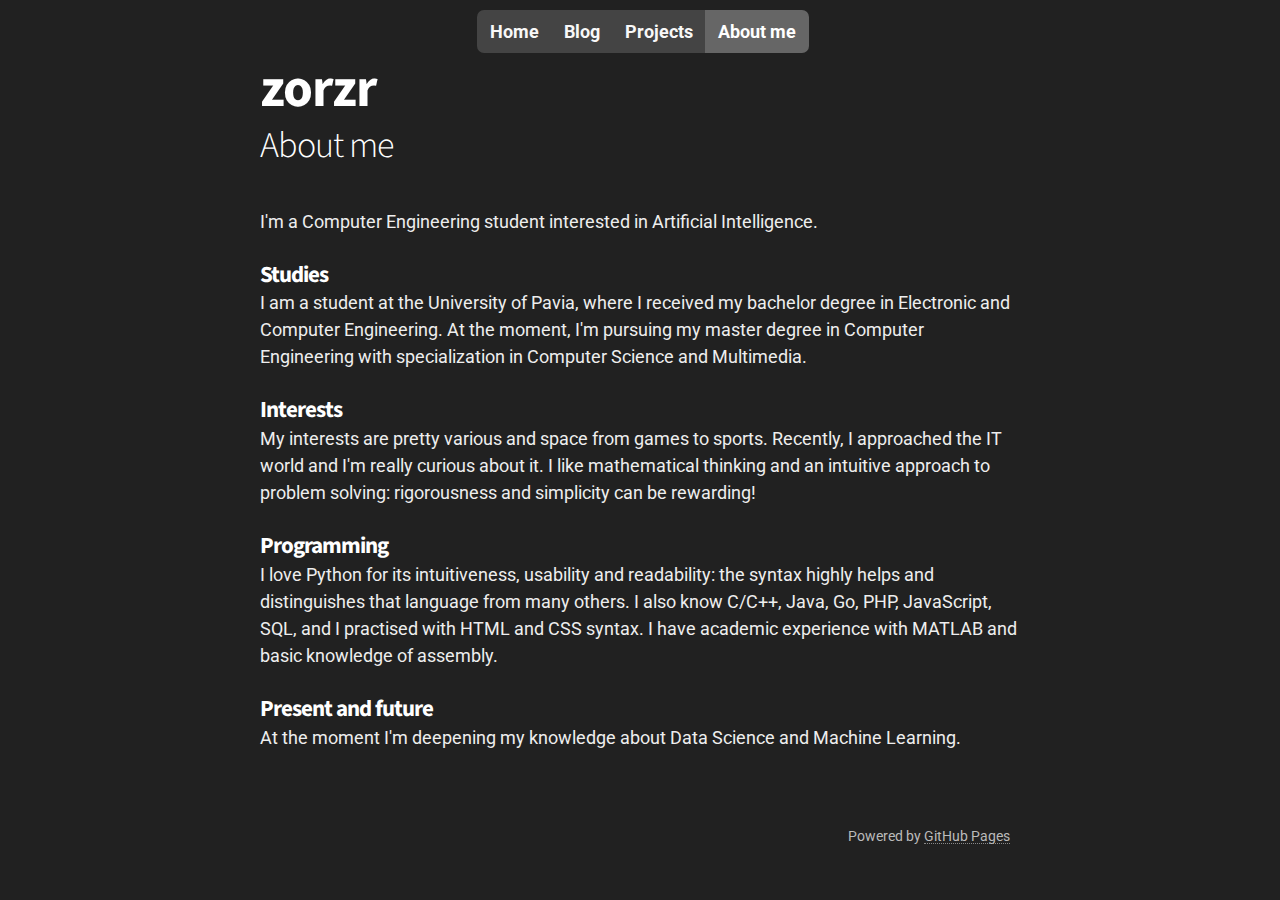
==== commit c2fe723e: "Pages update" ====
--- a/about.html
+++ b/about.html
@@ -34,22 +34,19 @@
         <div id="main_content_wrap" class="outer">
             <section id="main_content" class="inner">
 
-                <p>I'm Riccardo, an italian Computer Engineering student.</p>
+				<p>I'm a Computer Engineering student interested in Artificial Intelligence.</p>
 
-                <h3>Studies</h3>
-                <p>I am a student at the University of Pavia, where I received my bachelor degree in Electronic and Computer Engineering.
-                At the moment, I'm pursuing my master degree in Computer Engineering with specialization in Computer Science and Multimedia.</p>
+				<h3>Studies</h3>
+				<p>I am a student at the University of Pavia, where I received my bachelor degree in Electronic and Computer Engineering. At the moment, I'm pursuing my master degree in Computer Engineering with specialization in Computer Science and Multimedia.</p>
 
-                <h3>Interests</h3>
-                <p>My interests are pretty various and space from games to sports. Recently, I approached the IT world and I'm really curious about
-                it. I like mathematical thinking and an intuitive approach to problem solving: rigorousness and simpicity can be rewarding!</p>
+				<h3>Interests</h3>
+				<p>My interests are pretty various and space from games to sports. Recently, I approached the IT world and I'm really curious about it. I like mathematical thinking and an intuitive approach to problem solving: rigorousness and simplicity can be rewarding!</p>
 
-                <h3>Programming</h3>
-                <p>I love Python for its intuitivity, usability and readibility: the syntax highly helps and distinguishes that language from many others.
-                I also know C/C++, Java, Go, PHP, JavaScript, SQL, and I practised with HTML and CSS syntax. I have academic experience with MATLAB and basic knowledge of assembly.</p>
+				<h3>Programming</h3>
+				<p>I love Python for its intuitiveness, usability and readability: the syntax highly helps and distinguishes that language from many others. I also know C/C++, Java, Go, PHP, JavaScript, SQL, and I practised with HTML and CSS syntax. I have academic experience with MATLAB and basic knowledge of assembly.</p>
 
-                <h3>Present and future</h3>
-                <p>At the moment I'm deepening my knowledge about Data Science and Machine Learning.</p>
+				<h3>Present and future</h3>
+				<p>At the moment I'm deepening my knowledge about Data Science and Machine Learning.</p>
 
             </section>
         </div>
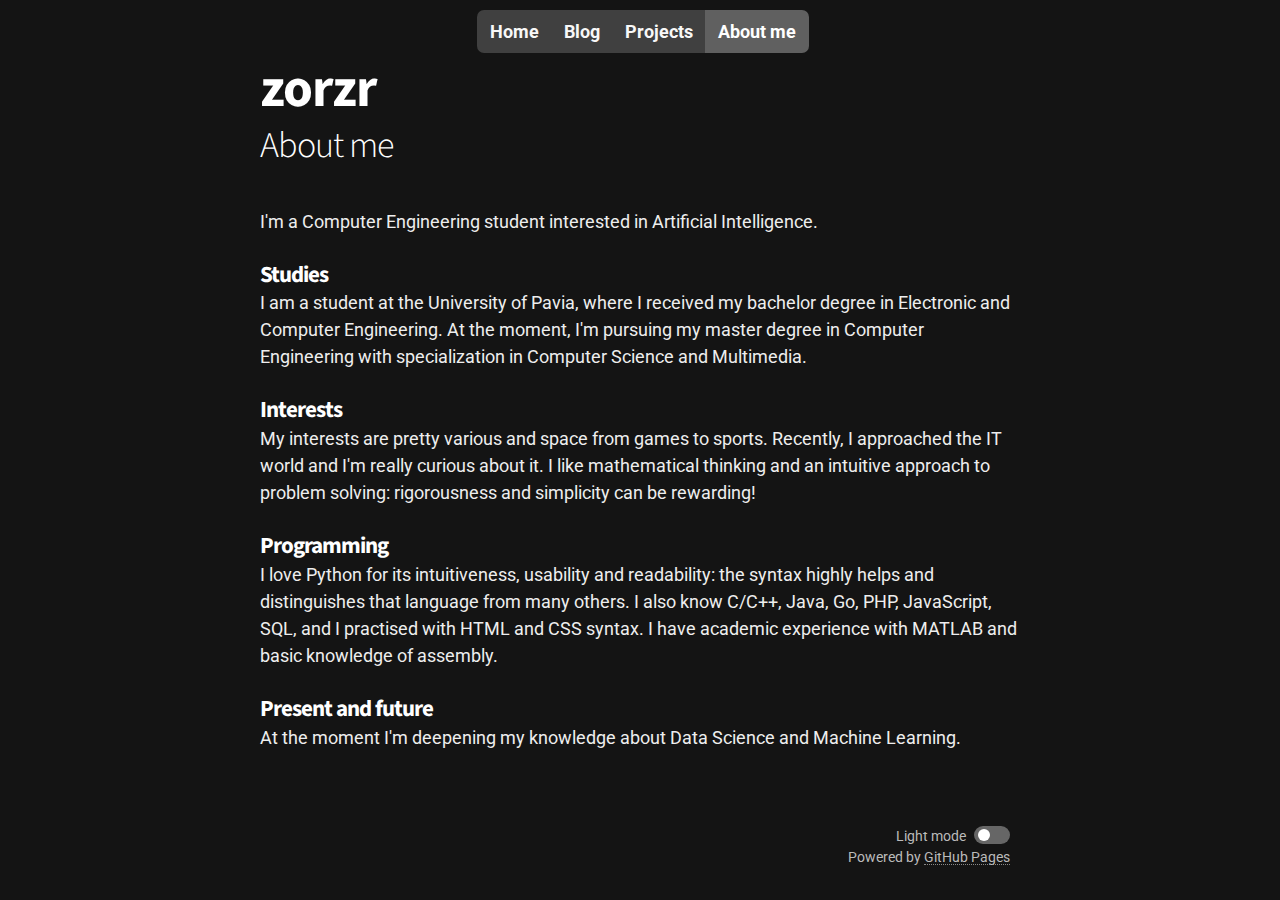
==== commit 2217f981: "Light theme and fixes" ====
--- a/about.html
+++ b/about.html
@@ -56,11 +56,18 @@
         <div id="footer_wrap" class="outer">
             <footer class="inner">
                 <p class="footer">
+					Light mode
+					<label class="switch">
+						<input id="theme_toggle" type="checkbox" onclick="toggleTheme()">
+						<span class="slider round"></span>
+					</label><br>
+					
                     Powered by <a href="http://pages.github.com">GitHub Pages</a>
                 </p>
             </footer>
         </div>
 
         <script src="./static/js/menu.js"></script>
+        <script src="./static/js/theme.js"></script>
     </body>
 </html>--- a/static/css/stylesheet.css
+++ b/static/css/stylesheet.css
@@ -35,7 +35,7 @@
 
 body {
     color: #f0f0f0;
-    background: #212121;
+    background: #141414;
     font-size: 18px;
     font-family: 'Roboto', Helvetica, Arial, sans-serif;
     line-height: 1.5;
@@ -49,7 +49,6 @@
     font-family: 'Source Sans Pro', Helvetica, Arial, sans-serif;
     letter-spacing: -1px;
 }
-
 
 h1 {
     margin-bottom: 15px;
@@ -109,8 +108,8 @@
 }
 
 a:hover, a:focus {
-    color: #0090ff;
-    border-bottom: 1px solid #0090ff;
+    color: #53b4ff;
+    border-bottom: 1px solid #53b4ff;
 }
 
 em {
@@ -126,12 +125,6 @@
     max-width: 739px;
     padding: 5px;
     margin: 10px 0 10px 0;
-
-    /* box-shadow: 0 0 5px #ebebeb;
-    -webkit-box-shadow: 0 0 5px #ebebeb;
-    -moz-box-shadow: 0 0 5px #ebebeb;
-    -o-box-shadow: 0 0 5px #ebebeb;
-    -ms-box-shadow: 0 0 5px #ebebeb; */
 }
 
 p img {
@@ -145,9 +138,9 @@
 
 pre, code {
     width: 100%;
-    color: #fc9723;
-    background-color: #303030;
-    /* box-shadow: 0 0 10px rgba(200,200,200,.1); */
+    color: #8acaff;
+    background-color: #222222;
+    border: 1px solid #555;
 
     font-family: Monaco, "Bitstream Vera Sans Mono", "Lucida Console", Terminal, monospace;
     font-size: 14px;
@@ -156,7 +149,6 @@
 pre {
     padding: 10px 20px;
     overflow: auto;
-    border: 1px solid #666;
 }
 
 code {
@@ -166,15 +158,20 @@
 
 pre code {
     display: block;
-    box-shadow: none;
+    border: none;
 }
 
 blockquote {
-    color: #dfa25d;
-    border-left: 3px solid #dfa25d;
+    color: #9ac5ff;
+    border-left: 3px solid #5d95df;
     margin: 4px 0 20px 2px;
     padding-left: 20px;
     font-style: italic;
+}
+
+blockquote a:hover, blockquote a:focus {
+    color: #fff;
+    border-bottom: 1px solid #fff;
 }
 
 ul, ol, dl {
@@ -204,18 +201,18 @@
 
 table {
     text-align: left;
-    border: 1px solid #f36d00f0;
+    border: 1px solid #0078d4;
 }
 
 th {
     padding: 10px;
-    background: #f36d00f0;
+    background: #0078d4;
     color: white;
 }
 
 td {
     padding: 10px;
-    border: 1px solid #f36d00f0;
+    border: 1px solid #0078d4;
 }
 
 form {
@@ -224,10 +221,9 @@
 }
 
 
-/*******************************************************************************
-Full-Width Styles
-*******************************************************************************/
-
+/**********************************************************
+ ** DESKTOP STYLES
+ **********************************************************/
 .footer {
     color: #bbb;
     font-size: 14px;
@@ -252,10 +248,6 @@
     color: #f2f2f2;
 }
 
-#header_wrap {
-    background: #212121;
-}
-
 #header_wrap .inner {
     padding: 60px 10px 0px 0px;
 }
@@ -264,7 +256,7 @@
 #nav-button {
     display: none;
     width: 52px; height: 40px;
-    background: #272727 url("../pics/menu.png") no-repeat center;
+    background: #222222 url("../pics/menu.png") no-repeat center;
     border: 2px solid #555;
     border-radius: 4px;
 }
@@ -292,18 +284,10 @@
     margin-top: 30px;
 }
 
-#main_content {
-    padding-top: 40px;
-}
-
 #main_content.inner {
     background: transparent;
     padding: 10px 100px 50px;
     color: #eee;
-}
-
-#footer_wrap {
-    background: #212121;
 }
 
 #banner {
@@ -319,7 +303,7 @@
 
 /* Guardians of the Galaxy */
 .tab {
-    background: #444;
+    background: #404040;
     color: #f8f8f8;
     padding: 8px 13px 8px 13px;
     font-weight: 700;
@@ -329,7 +313,7 @@
 }
 
 .tab.current {
-    background: #666;
+    background: #606060;
     color: white;
 }
 
@@ -348,10 +332,111 @@
 }
 
 
-/*******************************************************************************
-Small Device Styles
-*******************************************************************************/
-
+/**********************************************************
+ ** THEME TOGGLE BUTTON
+ **********************************************************/
+.switch {
+	position: relative;
+	display: inline-block;
+	width: 36px;
+	height: 18px;
+	margin-left: 5px;
+}
+
+.switch input { 
+	opacity: 0;
+	width: 0;
+	height: 0;
+}
+
+.slider {
+	position: absolute;
+	cursor: pointer;
+	top: 0;
+	left: 0;
+	right: 0;
+	bottom: 0;
+	/* background-color: #ccc; */
+	background-color: #666;
+	-webkit-transition: .4s;
+	transition: .4s;
+}
+
+.slider:before {
+	position: absolute;
+	content: "";
+	height: 12px;
+	width: 12px;
+	left: 4px;
+	bottom: 3px;
+	background-color: white;
+	-webkit-transition: .4s;
+	transition: .4s;
+}
+
+input:checked + .slider {
+	background-color: #0090ff;
+}
+
+input:focus + .slider {
+	box-shadow: 0 0 1px #0090ff;
+}
+
+input:checked + .slider:before {
+	-webkit-transform: translateX(16px);
+	-ms-transform: translateX(16px);
+	transform: translateX(16px);
+}
+
+.slider.round {
+	border-radius: 20px;
+}
+
+.slider.round:before {
+	border-radius: 50%;
+}
+
+
+/**********************************************************
+ ** LIGHT MODE CLASSES
+ **********************************************************/
+h1.light, h2.light, h3.light, h4.light, h5.light, h6.light {
+    color:#141414;
+}
+
+pre.light, code.light {
+    color: #fff;
+    background-color: #222;
+}
+
+blockquote.light {
+    color: #666;
+    border-left: 3px solid #bbb;
+}
+
+table.light {
+    border: 1px solid #222;
+}
+
+th.light {
+    background: #222;
+}
+
+td.light, hr.light {
+    border: 1px solid #222;
+}
+
+#main_content.light {
+    color:#222;
+	padding: 60px 100px 50px;
+    border-radius: 12px;
+    background: white;
+}
+
+
+/**********************************************************
+ ** MEDIA QUERIES FOR SMALLER SCREENS
+ **********************************************************/
 @media screen and (max-width: 992px) {
     img {
         max-width: 100%;
@@ -419,8 +504,10 @@
     }
     #main_content.inner {
         padding: 40px 20px;
-        border-radius: 0;
-    }
+	}
+	#main_content.light {
+		border-radius: 0;
+	}
 
     #page_title {
         margin-top: 35px;
@@ -437,23 +524,7 @@
     }
 
     h2 {
-        font-size: 24px;
-    }
-
-    h3 {
-        font-size: 21px;
-    }
-
-    h4 {
-        font-size: 18px;
-    }
-
-    h5 {
-        font-size: 14px;
-    }
-
-    h6 {
-        font-size: 12px;
+        font-size: 26px;
     }
 
     code, pre {
@@ -461,49 +532,3 @@
         font-size: 11px;
     }
 }
-
-/******************************************/
-/* Light Mode classes (to be implemented) */
-/******************************************/
-body.light {
-    color:#373737;
-}
-
-h1.light, h2.light, h3.light, h4.light, h5.light, h6.light {
-    color:#222222;
-}
-
-pre.light, code.light {
-    color: #fff;
-    background-color: #222;
-    /* box-shadow: 0 0 10px rgba(0,0,0,.1); */
-}
-
-blockquote.light {
-    color: #666;
-    border-left: 3px solid #bbb;
-}
-
-table.light {
-    border: 1px solid #373737;
-}
-
-th.light {
-    background: #222;
-    color: #fff;
-}
-
-td.light, hr.light {
-    border: 1px solid #222;
-}
-
-#main_content.light {
-    padding: 70px 100px;
-    border-radius: 12px;
-    background: white;
-    /* box-shadow: 0 0 5px #ebebeb;
-    -webkit-box-shadow: 0 0 5px rgba(0, 183, 255, 0.5);
-    -moz-box-shadow: 0 0 5px rgba(0, 183, 255, 0.5);
-    -o-box-shadow: 0 0 5px rgba(0, 183, 255, 0.5);
-    -ms-box-shadow: 0 0 5px rgba(0, 183, 255, 0.5); */
-}